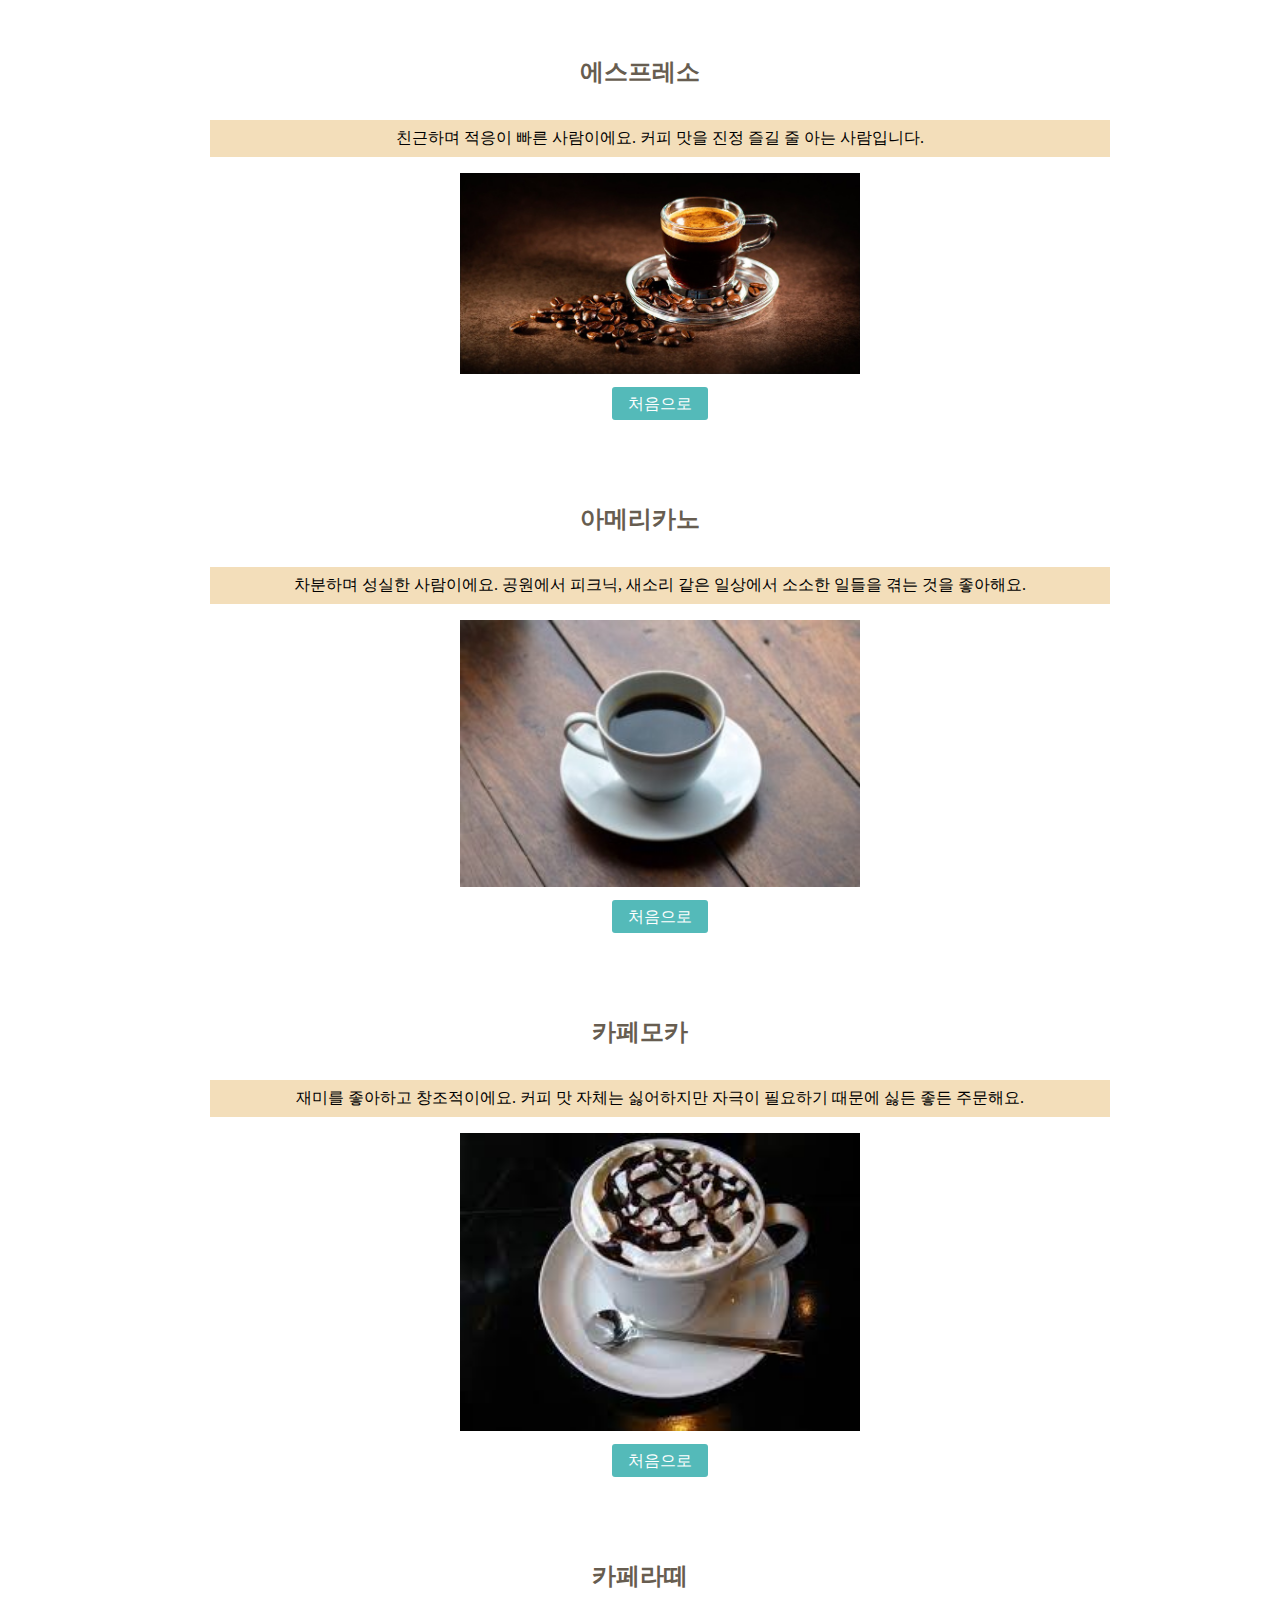
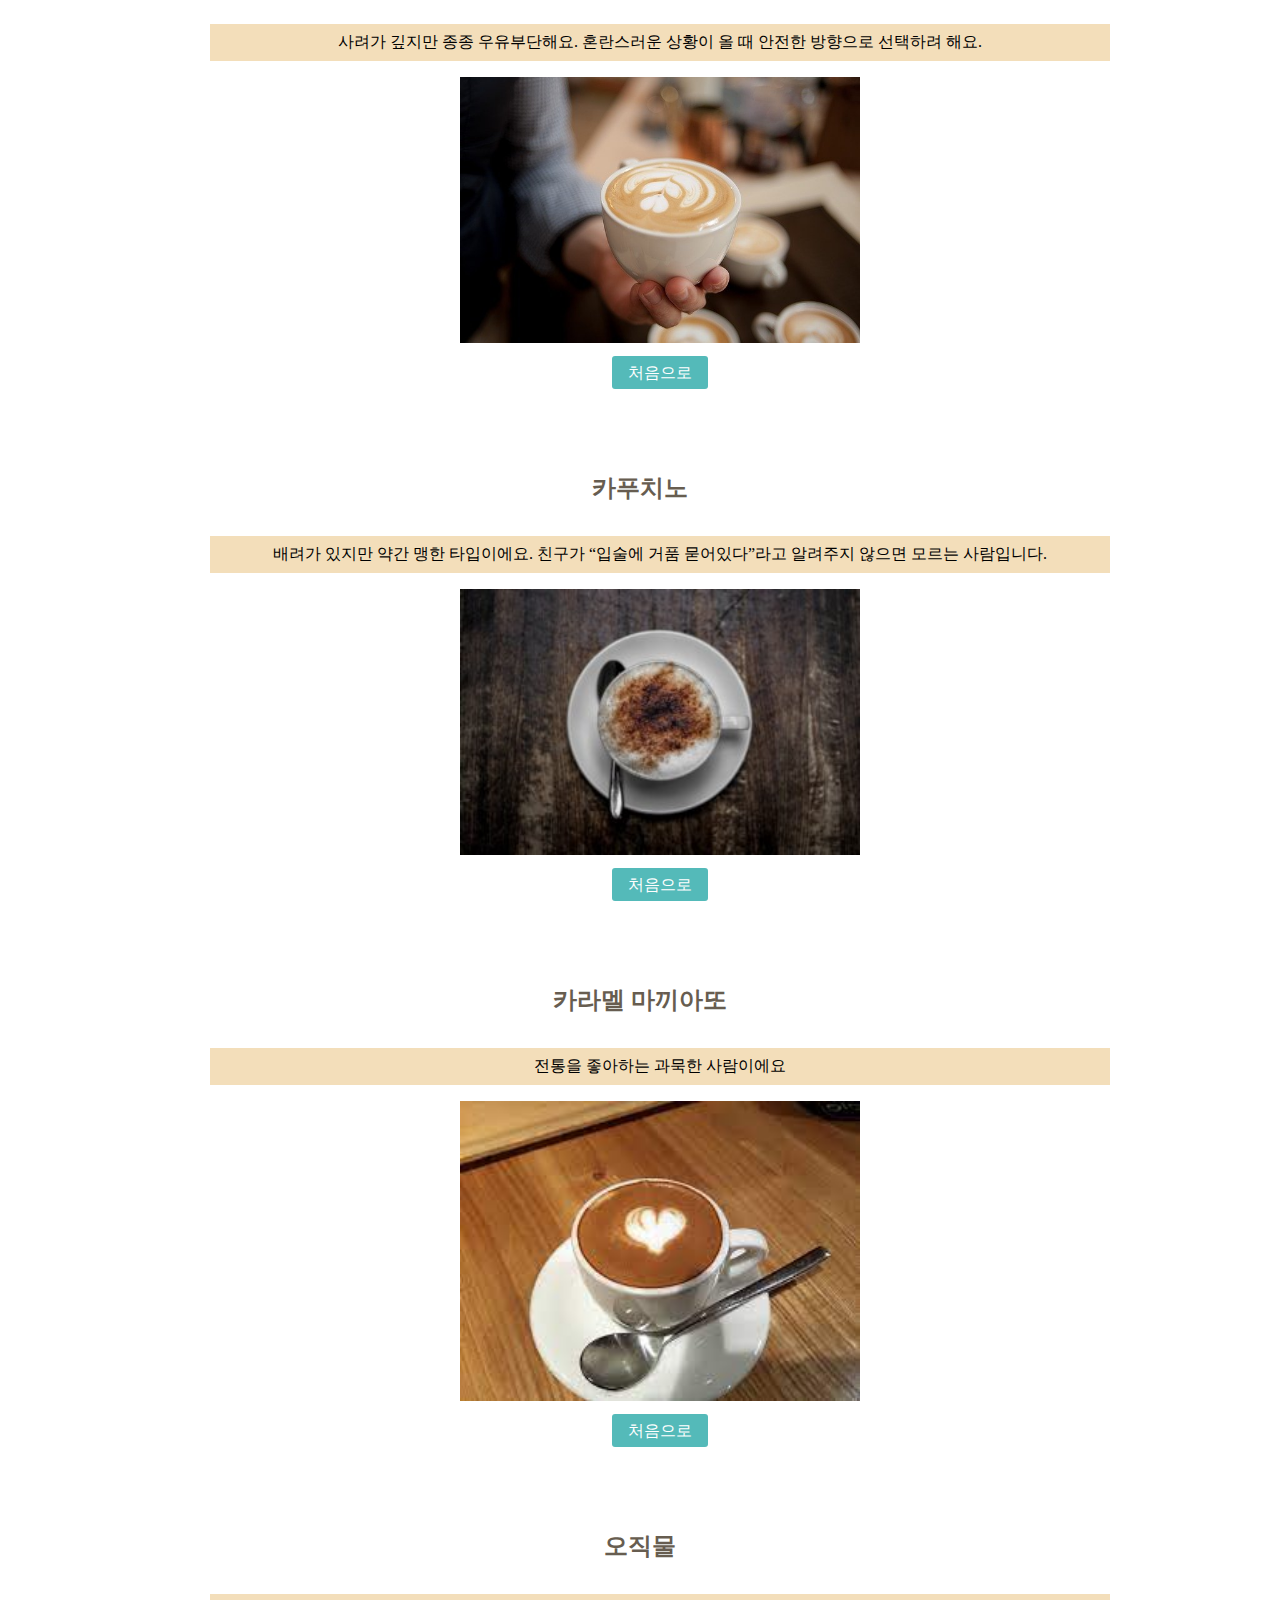
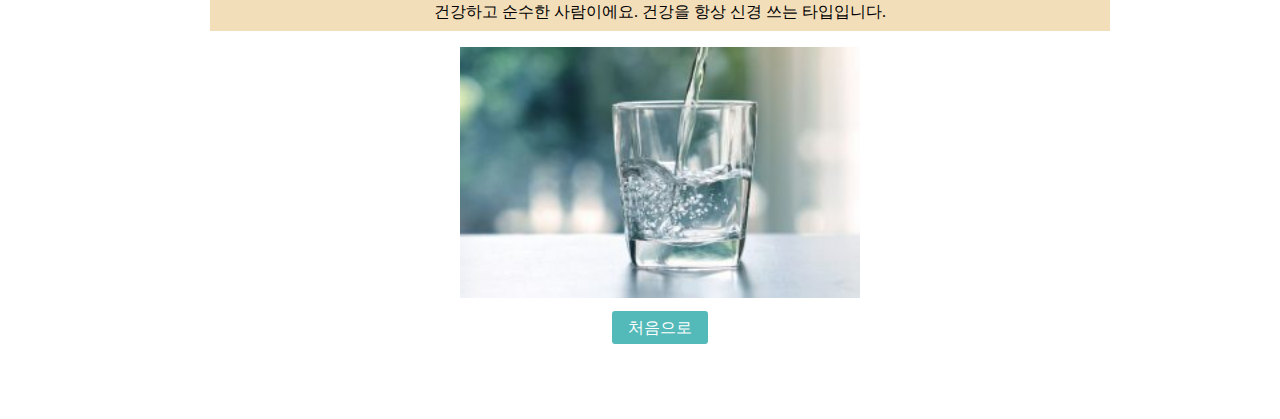
==== result.html @ 7c43b8a9 "Add files via upload" ====
<!DOCTYPE html>
<html lang="ko">
<head>
    <meta charset="UTF-8">
    <meta http-equiv="X-UA-Compatible" content="IE=edge">
    <meta name="viewport" content="width=device-width, initial-scale=1.0">
    <title>커피 성격테스트</title>

    <link rel="stylesheet" href="css/style.css">
</head>
<body>
    <dl id="espresso">
        <dt>에스프레소</dt>
        <dd>친근하며 적응이 빠른 사람이에요. 커피 맛을 진정 즐길 줄 아는 사람입니다.</dd> 
        <dd><img src="images/expresso.jpg" alt="에스프레소이미지"></dd>
        <dd><a href="index.html">처음으로</a></dd>
        
    </dl>
    
    <dl id="americano">
        <dt>아메리카노</dt>
        <dd>차분하며 성실한 사람이에요. 공원에서 피크닉, 새소리 같은 일상에서 소소한 일들을 겪는 것을 좋아해요.</dd>
        <dd><img src="images/americano.jpg" alt="아메리카노이미지"></dd>
        <dd><a href="index.html">처음으로</a></dd>
    </dl>
    
    <dl id="caffemocha">
        <dt>카페모카</dt>
        <dd>재미를 좋아하고 창조적이에요. 커피 맛 자체는 싫어하지만 자극이 필요하기 때문에 싫든 좋든 주문해요.</dd>
        <dd><img src="images/cafemocha.jpg" alt="카페모카이미지"></dd>
        <dd><a href="index.html">처음으로</a></dd>
    </dl>
    
    <dl id="caffelate">
        <dt>카페라떼</dt>
        <dd>사려가 깊지만 종종 우유부단해요. 혼란스러운 상황이 올 때 안전한 방향으로 선택하려 해요.</dd>
        <dd><img src="images/caffelate.jpg" alt="카페라떼이미지"></dd>
        <dd><a href="index.html">처음으로</a></dd>
    </dl>
    
    <dl id="cafuchino">
        <dt>카푸치노</dt>
        <dd>배려가 있지만 약간 맹한 타입이에요. 친구가 “입술에 거품 묻어있다”라고 알려주지 않으면 모르는 사람입니다.</dd>
        <dd><img src="images/cafuchino.jpg" alt="카푸치노이미지"></dd>
        <dd><a href="index.html">처음으로</a></dd>
    </dl>

    <dl id="macchiato">
        <dt>카라멜 마끼아또</dt>
        <dd>전통을 좋아하는 과묵한 사람이에요</dd>
        <dd><img src="images/macchiato.jpg" alt="카라멜마끼아또이미지"></dd>
        <dd><a href="index.html">처음으로</a></dd>
    </dl>

    <dl id="water">
        <dt>오직물</dt>
        <dd>건강하고 순수한 사람이에요. 건강을 항상 신경 쓰는 타입입니다.</dd>
        <dd><img src="images/water.jpg" alt="오직물이미지"></dd>
        <dd><a href="index.html">처음으로</a></dd>
    </dl>
    
</body>
</html>
---- css/style.css ----
body {
    margin: 0;
    padding: 0;
    font-size: 16px;
}

h1 {
    height: 400px;
    background-image: url(../images/back.jpg);
    background-repeat: no-repeat;
    background-size: cover;
    background-position: 0 20%;
    color: #fff;
    margin: 0;
    text-align: center;
    font-size: 2em;
    box-sizing: border-box;
    padding: 5em 0;
}

h1 strong {
    display: block;
    font-size: 0.5em;
    font-weight: normal;
    text-decoration: underline;
}

p {
    text-align: center;
}

ul {
    min-width: 200px;
    max-width: 300px;
    margin: 1em auto;
    line-height: 1.8em;
}

dl {
    text-align: center;
    min-width: 400px;
    max-width: 940px;
    width: 100%;
    margin: 3em auto;
    margin-bottom: 5em;
}

dt {
    font-weight: bold;
    font-size: 1.5em;
    padding: 8px;
    color: #675D50;
    margin: 1em;
}

dd:nth-child(2) {
    padding: 8px;
    background-color: #F3DEBA;
}

img {
    width: 400px;
    height: auto;
    margin: 1em;
}

dl a {
    color: #000;
    background-color: #54BAB9;
    padding: 8px 16px;
    color: #fff;
    border-radius: 3px;
    text-decoration: none;
}
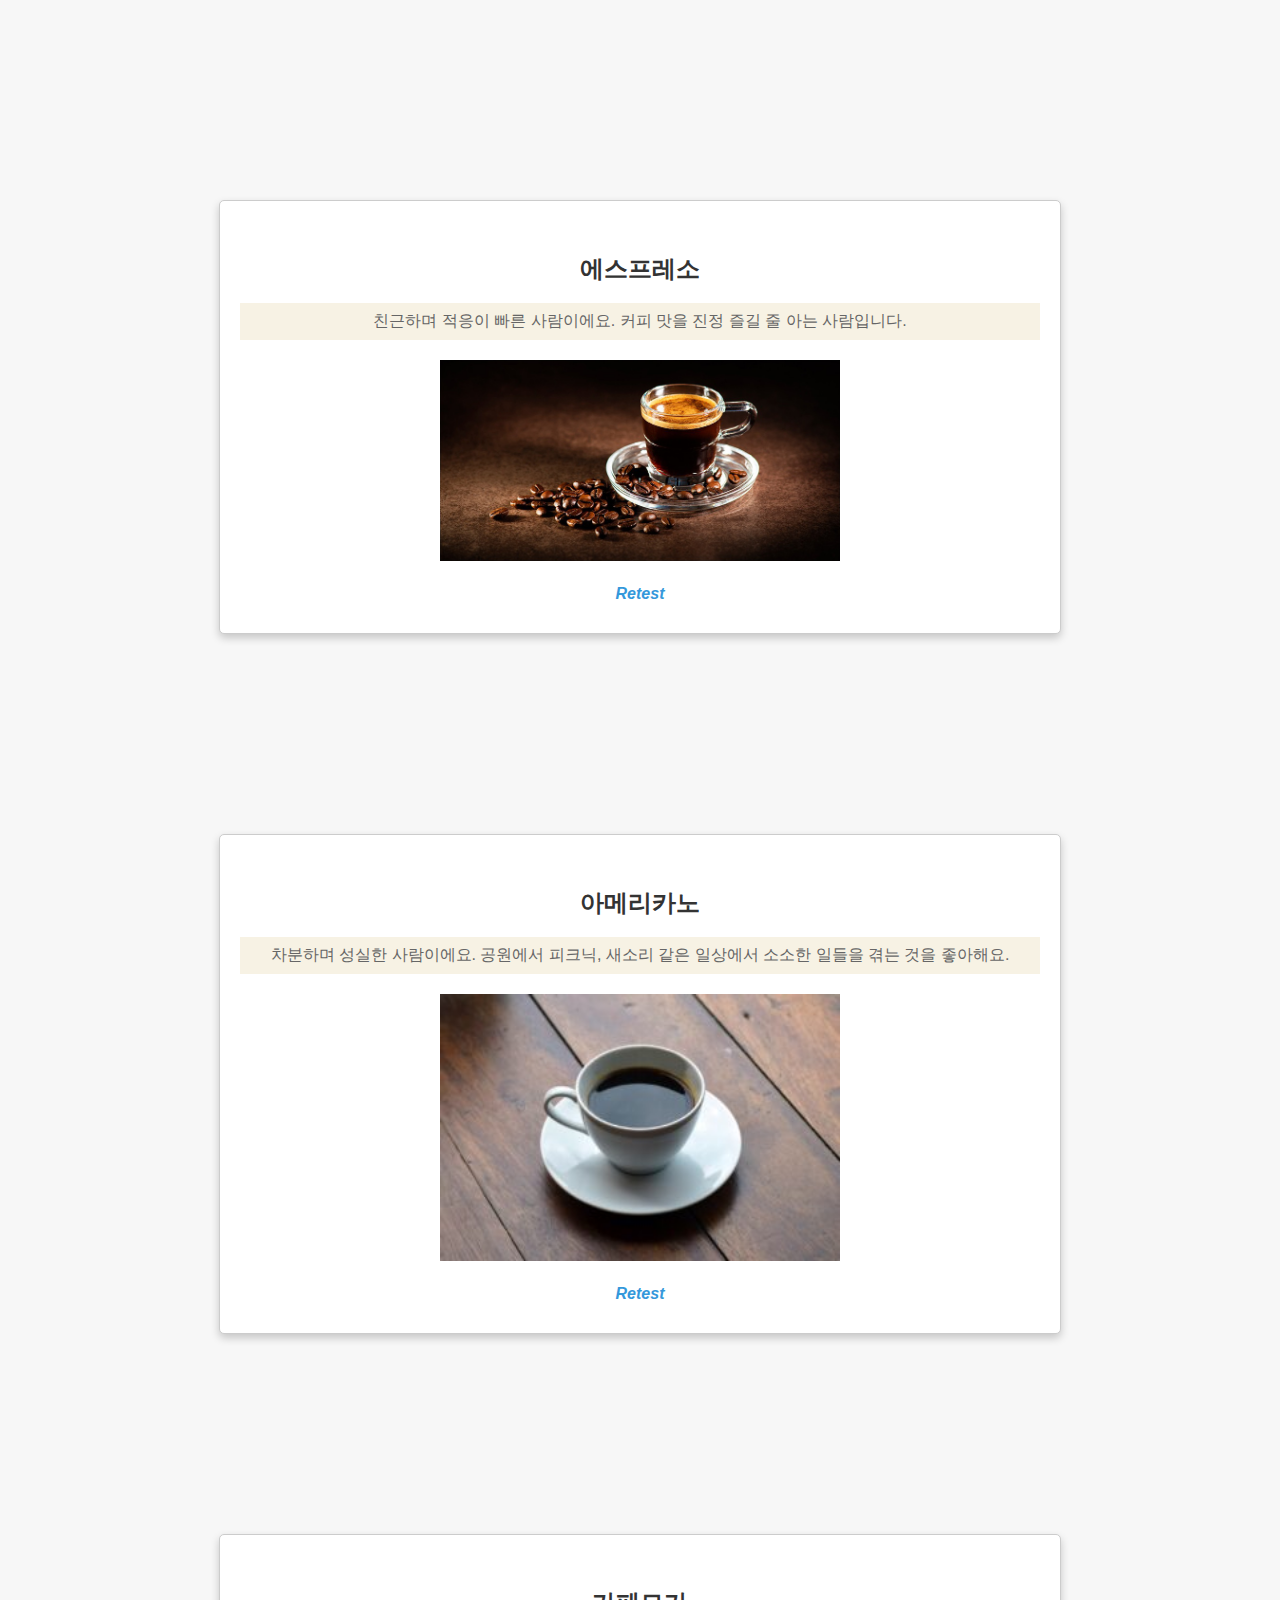
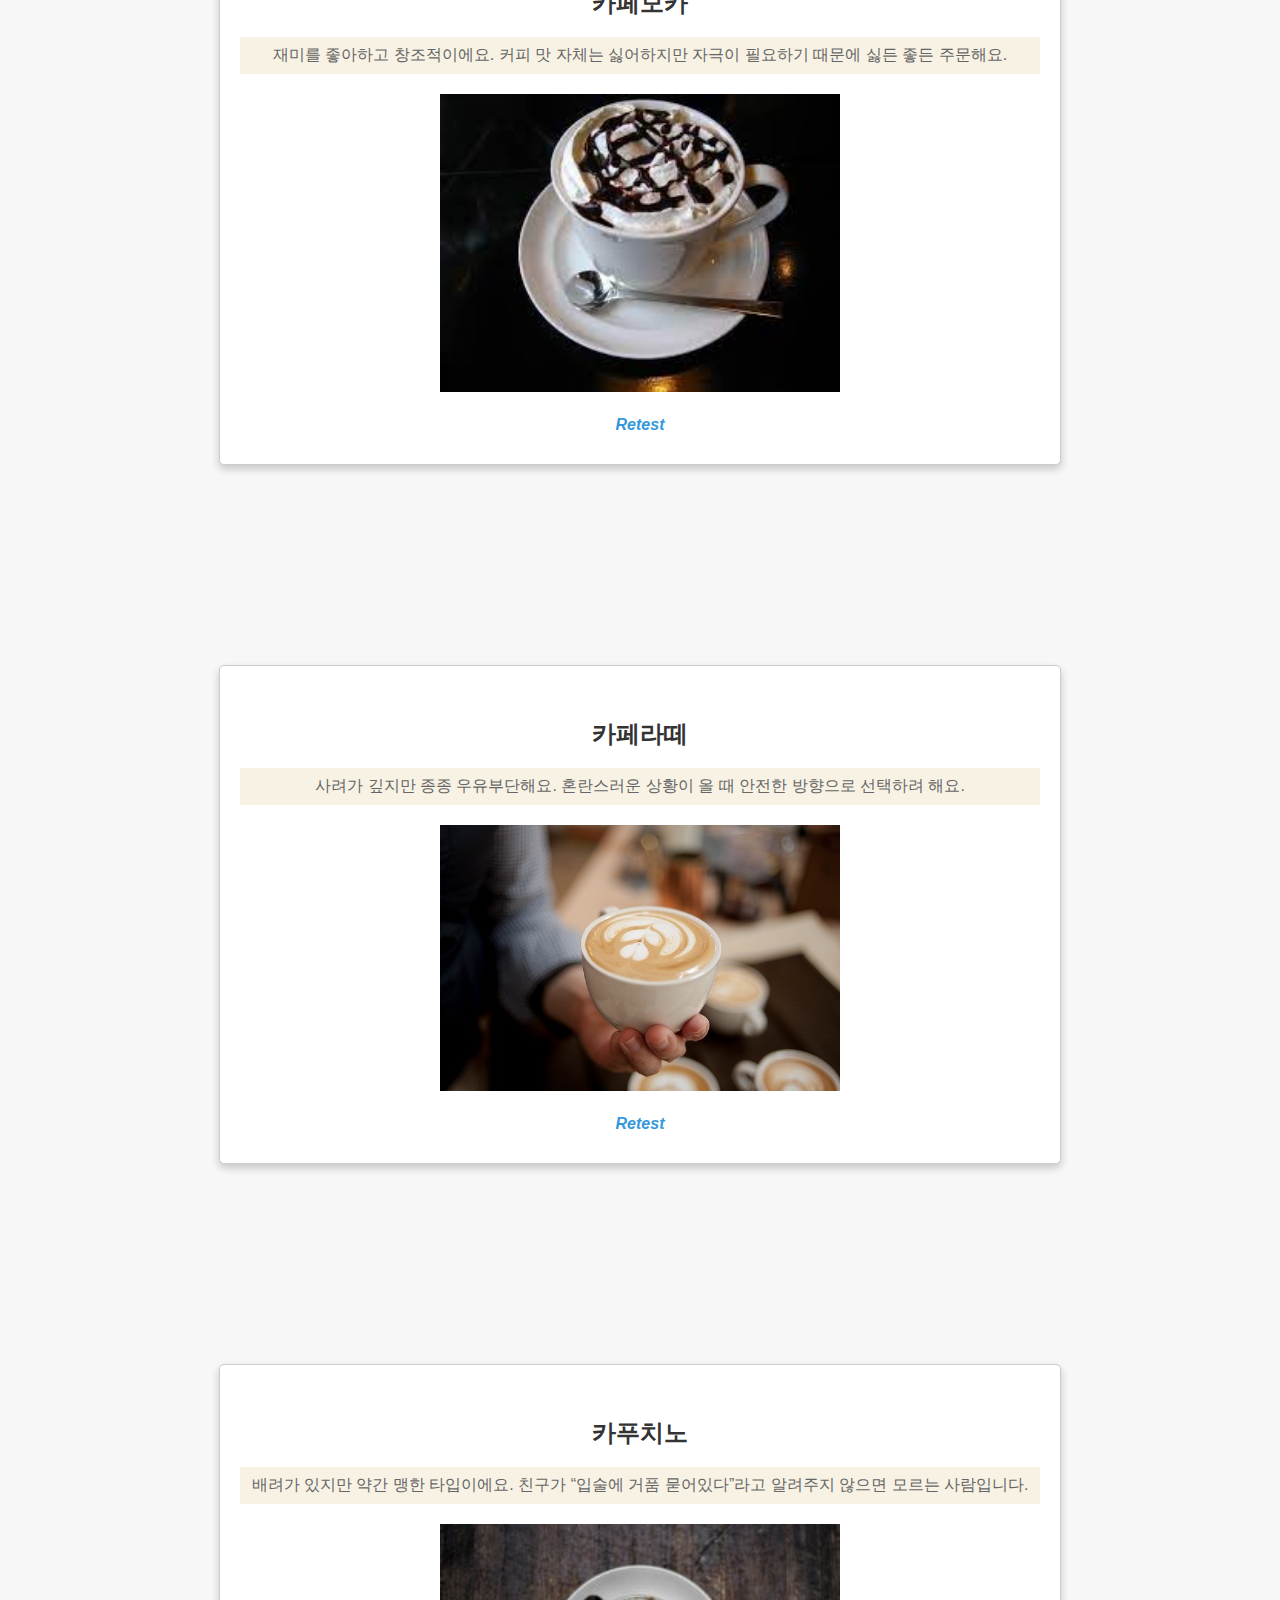
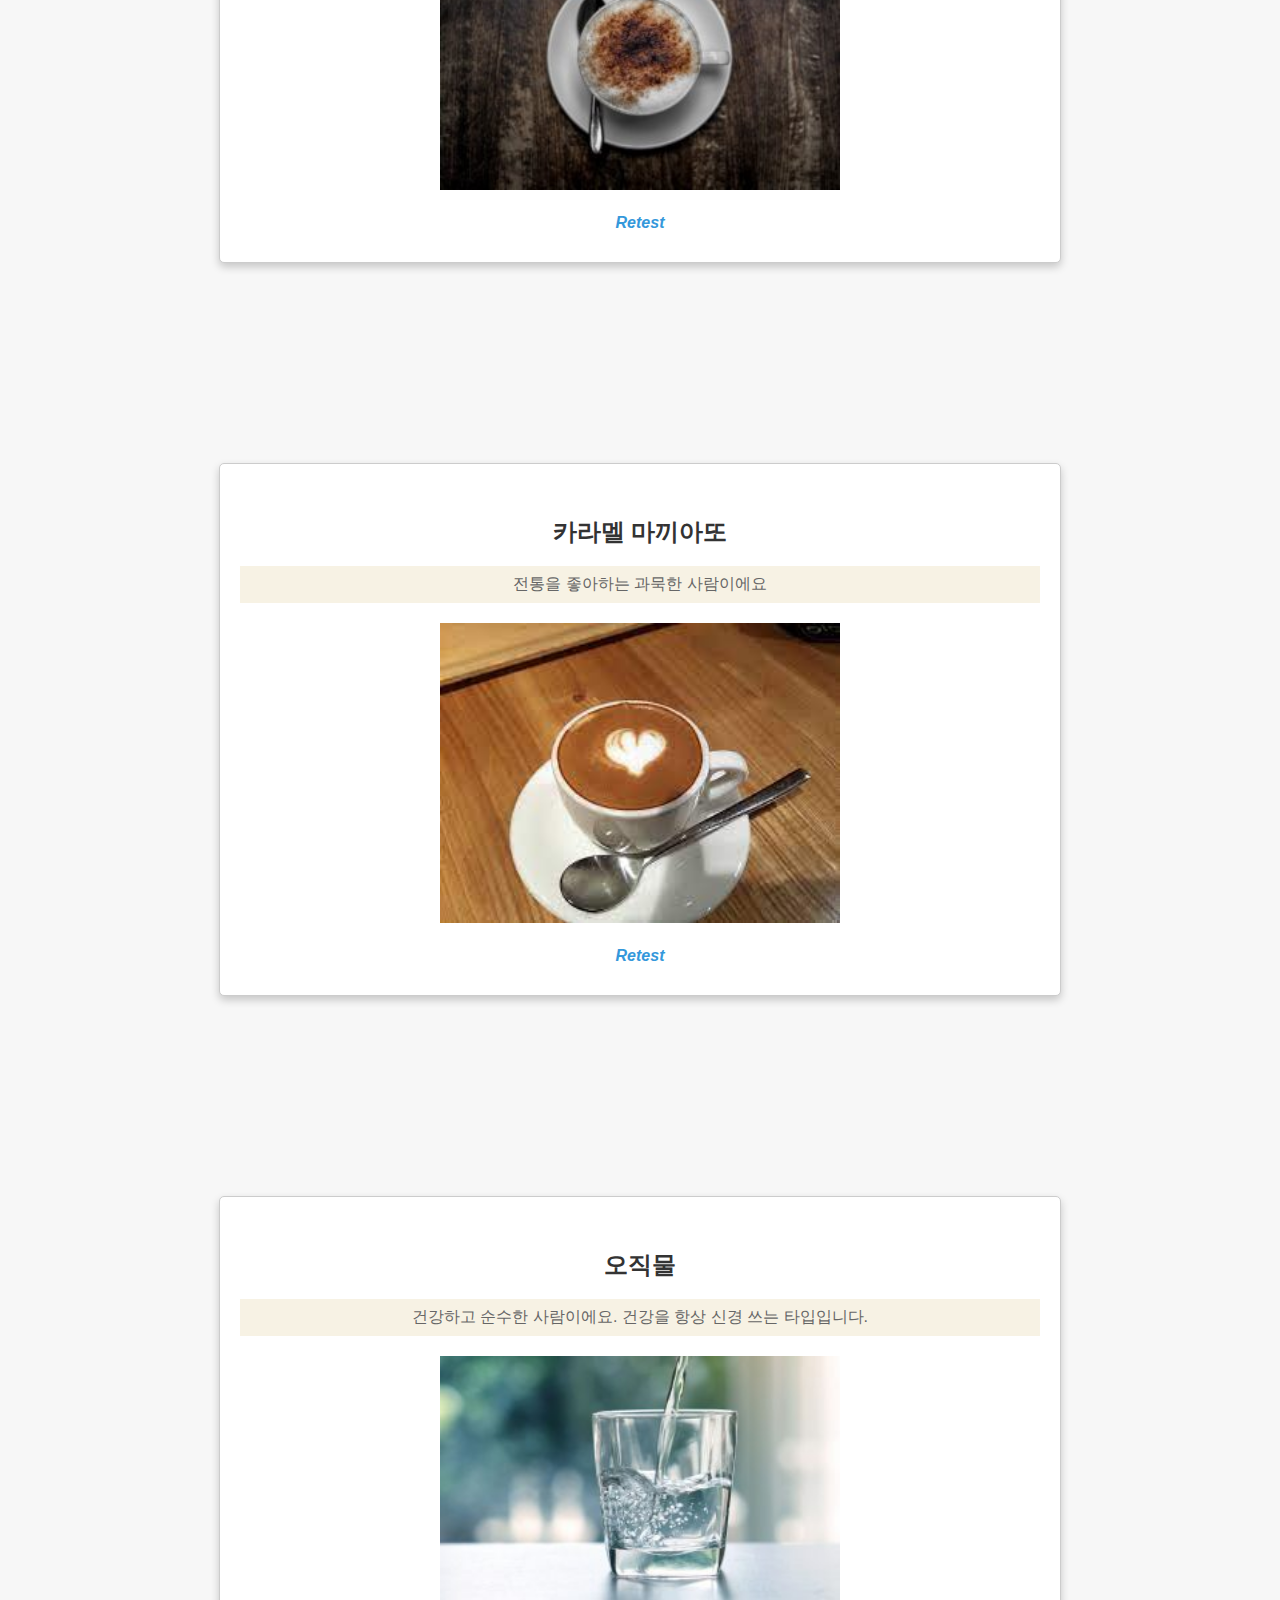
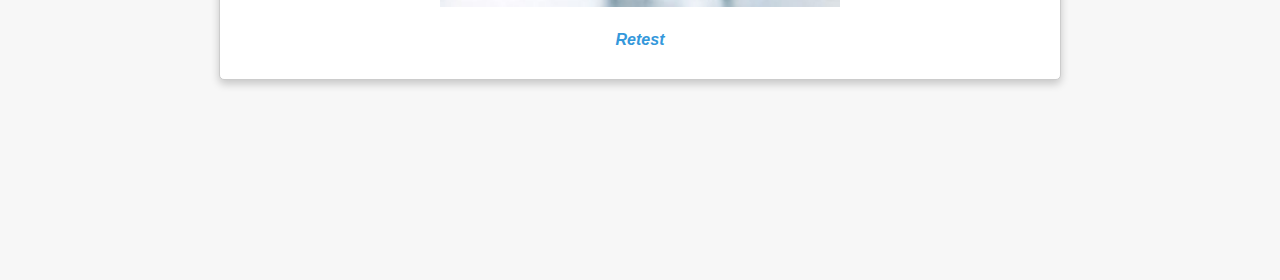
==== commit ee77a41b: "1024" ====
--- a/result.html
+++ b/result.html
@@ -9,54 +9,54 @@
     <link rel="stylesheet" href="css/style.css">
 </head>
 <body>
-    <dl id="espresso">
+    <dl class="coffee-card" id="espresso">
         <dt>에스프레소</dt>
         <dd>친근하며 적응이 빠른 사람이에요. 커피 맛을 진정 즐길 줄 아는 사람입니다.</dd> 
         <dd><img src="images/expresso.jpg" alt="에스프레소이미지"></dd>
-        <dd><a href="index.html">처음으로</a></dd>
+        <dd><a href="index.html">Retest</a></dd>
         
     </dl>
     
-    <dl id="americano">
+    <dl class="coffee-card" id="americano">
         <dt>아메리카노</dt>
         <dd>차분하며 성실한 사람이에요. 공원에서 피크닉, 새소리 같은 일상에서 소소한 일들을 겪는 것을 좋아해요.</dd>
         <dd><img src="images/americano.jpg" alt="아메리카노이미지"></dd>
-        <dd><a href="index.html">처음으로</a></dd>
+        <dd><a href="index.html">Retest</a></dd>
     </dl>
     
-    <dl id="caffemocha">
+    <dl class="coffee-card" id="caffemocha">
         <dt>카페모카</dt>
         <dd>재미를 좋아하고 창조적이에요. 커피 맛 자체는 싫어하지만 자극이 필요하기 때문에 싫든 좋든 주문해요.</dd>
         <dd><img src="images/cafemocha.jpg" alt="카페모카이미지"></dd>
-        <dd><a href="index.html">처음으로</a></dd>
+        <dd><a href="index.html">Retest</a></dd>
     </dl>
     
-    <dl id="caffelate">
+    <dl class="coffee-card" id="caffelate">
         <dt>카페라떼</dt>
         <dd>사려가 깊지만 종종 우유부단해요. 혼란스러운 상황이 올 때 안전한 방향으로 선택하려 해요.</dd>
         <dd><img src="images/caffelate.jpg" alt="카페라떼이미지"></dd>
-        <dd><a href="index.html">처음으로</a></dd>
+        <dd><a href="index.html">Retest</a></dd>
     </dl>
     
-    <dl id="cafuchino">
+    <dl class="coffee-card" id="cafuchino">
         <dt>카푸치노</dt>
         <dd>배려가 있지만 약간 맹한 타입이에요. 친구가 “입술에 거품 묻어있다”라고 알려주지 않으면 모르는 사람입니다.</dd>
         <dd><img src="images/cafuchino.jpg" alt="카푸치노이미지"></dd>
-        <dd><a href="index.html">처음으로</a></dd>
+        <dd><a href="index.html">Retest</a></dd>
     </dl>
 
-    <dl id="macchiato">
+    <dl class="coffee-card" id="macchiato">
         <dt>카라멜 마끼아또</dt>
         <dd>전통을 좋아하는 과묵한 사람이에요</dd>
         <dd><img src="images/macchiato.jpg" alt="카라멜마끼아또이미지"></dd>
-        <dd><a href="index.html">처음으로</a></dd>
+        <dd><a href="index.html">Retest</a></dd>
     </dl>
 
-    <dl id="water">
+    <dl class="coffee-card" id="water">
         <dt>오직물</dt>
         <dd>건강하고 순수한 사람이에요. 건강을 항상 신경 쓰는 타입입니다.</dd>
         <dd><img src="images/water.jpg" alt="오직물이미지"></dd>
-        <dd><a href="index.html">처음으로</a></dd>
+        <dd><a href="index.html">Retest</a></dd>
     </dl>
     
 </body>
--- a/css/style.css
+++ b/css/style.css
@@ -1,21 +1,34 @@
+/* Reset styles */
 body {
+    font-family: Arial, sans-serif;
+    background-color: #f7f7f7;
     margin: 0;
     padding: 0;
-    font-size: 16px;
+}
+
+.container {
+    max-width: 1000px;
+    margin: 50px auto;
+    padding: 20px;
+    background-color: #fff;
+    border-radius: 10px;
+    box-shadow: 0 0 10px rgba(0, 0, 0, 0.1);
+}
+
+/* Common styles for headings and text */
+h1, h3, p, dt, dd {
+    text-align: center;
 }
 
 h1 {
-    height: 400px;
-    background-image: url(../images/back.jpg);
-    background-repeat: no-repeat;
+    height: 500px;
+    background: url(../images/back.jpg) no-repeat 0 60%;
     background-size: cover;
-    background-position: 0 20%;
     color: #fff;
-    margin: 0;
-    text-align: center;
     font-size: 2em;
     box-sizing: border-box;
-    padding: 5em 0;
+    padding: 3em 0;
+    margin: 0;
 }
 
 h1 strong {
@@ -25,37 +38,54 @@
     text-decoration: underline;
 }
 
-p {
-    text-align: center;
+p, dd {
+    font-size: 16px;
+    color: #666;
+    margin: 10px 0;
 }
 
-ul {
-    min-width: 200px;
-    max-width: 300px;
-    margin: 1em auto;
-    line-height: 1.8em;
+/* Styles for lists */
+ul.coffee-list {
+    list-style: none;
+    padding: 0;
+    display: flex;
+    justify-content: center;
+    flex-wrap: wrap;
 }
 
-dl {
-    text-align: center;
-    min-width: 400px;
-    max-width: 940px;
-    width: 100%;
-    margin: 3em auto;
-    margin-bottom: 5em;
+ul.coffee-list li {
+    margin: 10px;
+}
+
+ul.coffee-list a, dl a {
+    color: #140692;
+    padding: 8px 16px;
+    border-radius: 3px;
+    text-decoration: none;
+    font-style: italic;
+    font-weight: bold;
+}
+
+ul.coffee-list a:hover, dl a:hover {
+    color: #d37f48;
+}
+
+/* Individual element styles */
+ul.coffee-list a {
+    color: #380707;
 }
 
 dt {
     font-weight: bold;
     font-size: 1.5em;
     padding: 8px;
-    color: #675D50;
+    color: #b4a692;
     margin: 1em;
 }
 
 dd:nth-child(2) {
     padding: 8px;
-    background-color: #F3DEBA;
+    background-color: #f7f2e4;
 }
 
 img {
@@ -64,11 +94,42 @@
     margin: 1em;
 }
 
-dl a {
-    color: #000;
-    background-color: #54BAB9;
-    padding: 8px 16px;
-    color: #fff;
-    border-radius: 3px;
+.coffee-card {
+    max-width: 800px;
+    border: 1px solid #ccc;
+    border-radius: 5px;
+    padding: 20px;
+    margin: 200px auto;
+    box-shadow: 0 4px 8px rgba(0, 0, 0, 0.2);
+    background-color: #fff;
+    text-align: center;
+}
+
+.coffee-card dt {
+    font-weight: bold;
+    font-size: 1.5em;
+    color: #333;
+    margin-bottom: 10px;
+}
+
+.coffee-card dd {
+    font-size: 16px;
+    color: #666;
+    margin: 10px 0;
+}
+
+.coffee-card img {
+    max-width: 100%;
+    height: auto;
+    margin: 10px 0;
+}
+
+.coffee-card a {
     text-decoration: none;
-}+    color: #3498db;
+    font-weight: bold;
+}
+
+.coffee-card a:hover {
+    color: #1e87d0;
+}
